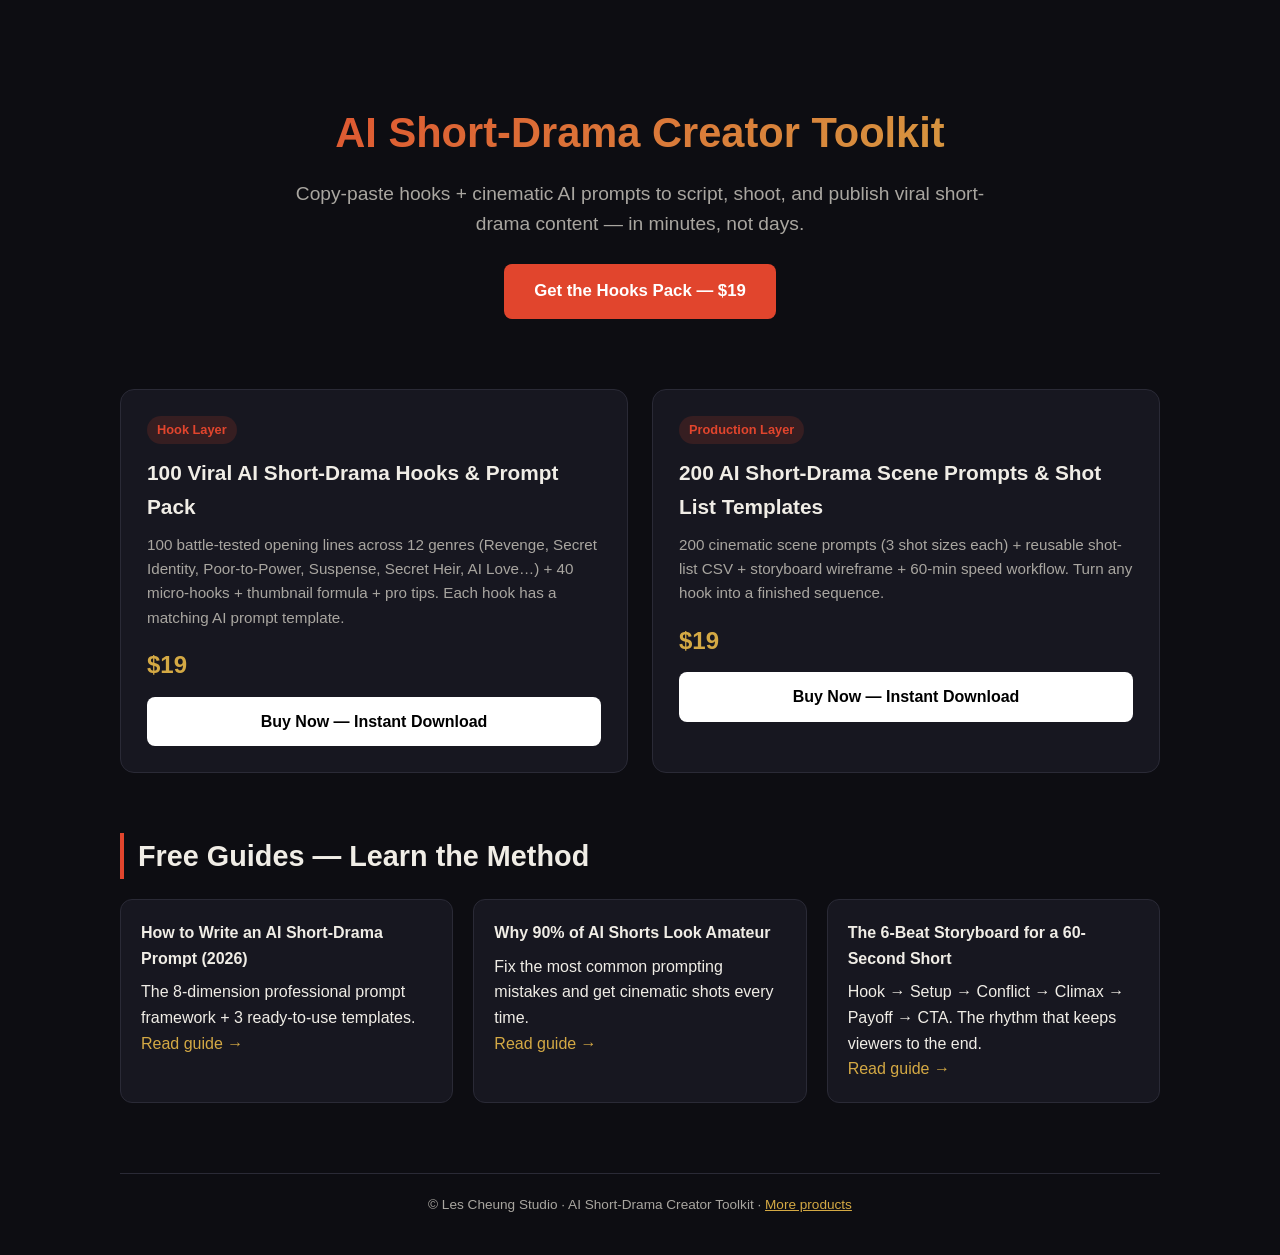
==== index.html @ 2cca27b9 "AI Short-Drama Toolkit landing page + SEO guides" ====
<!DOCTYPE html>
<html lang="en">
<head>
<meta charset="UTF-8">
<meta name="viewport" content="width=device-width, initial-scale=1.0">
<title>AI Short-Drama Toolkit — 100 Hooks + 200 Scene Prompts | Les Cheung Studio</title>
<meta name="description" content="The complete AI short-drama creator toolkit: 100 viral hooks with matching AI prompts, plus 200 cinematic scene prompts and shot-list templates. Copy-paste, instant download.">
<meta name="keywords" content="ai short drama, ai video prompts, viral hooks, shorts hooks, tiktok scripts, sora prompts, seedance prompts, shot list template, ai filmmaking">
<meta property="og:title" content="AI Short-Drama Toolkit — 100 Hooks + 200 Scene Prompts">
<meta property="og:description" content="Copy-paste hooks + AI prompt templates to script and shoot viral AI short-drama content in minutes.">
<meta property="og:type" content="website">
<style>
  :root {
    --bg: #0d0d12; --card: #171720; --accent: #e1452d; --accent2: #d4a944;
    --text: #f0ede6; --muted: #a9a6a0; --border: #2a2a36;
  }
  * { box-sizing: border-box; margin: 0; padding: 0; }
  body { font-family: -apple-system, 'Segoe UI', Roboto, sans-serif; background: var(--bg); color: var(--text); line-height: 1.6; }
  .wrap { max-width: 1080px; margin: 0 auto; padding: 40px 20px; }
  .hero { text-align: center; padding: 60px 20px 30px; }
  .hero h1 { font-size: 2.6rem; background: linear-gradient(135deg, var(--accent), var(--accent2)); -webkit-background-clip: text; -webkit-text-fill-color: transparent; margin-bottom: 12px; }
  .hero p { color: var(--muted); font-size: 1.2rem; max-width: 700px; margin: 0 auto 24px; }
  .cta { display: inline-block; background: var(--accent); color: #fff; padding: 14px 30px; border-radius: 8px; text-decoration: none; font-weight: 700; font-size: 1.05rem; }
  .grid { display: grid; grid-template-columns: repeat(auto-fit, minmax(300px, 1fr)); gap: 24px; margin-top: 40px; }
  .card { background: var(--card); border: 1px solid var(--border); border-radius: 14px; padding: 26px; transition: transform .2s; }
  .card:hover { transform: translateY(-5px); }
  .card .tag { display: inline-block; background: rgba(225,69,45,.15); color: var(--accent); padding: 4px 10px; border-radius: 20px; font-size: .8rem; font-weight: 600; margin-bottom: 12px; }
  .card h3 { font-size: 1.3rem; margin-bottom: 10px; }
  .card p { color: var(--muted); font-size: .95rem; margin-bottom: 16px; }
  .price { font-size: 1.5rem; font-weight: 700; color: var(--accent2); }
  .buy { display: block; background: #fff; color: #000; text-align: center; padding: 12px; border-radius: 8px; font-weight: 700; text-decoration: none; margin-top: 12px; }
  .buy:hover { background: var(--accent2); }
  section { margin-top: 60px; }
  section h2 { font-size: 1.8rem; margin-bottom: 20px; border-left: 4px solid var(--accent); padding-left: 14px; }
  .blog { display: grid; grid-template-columns: repeat(auto-fit, minmax(260px,1fr)); gap: 20px; }
  .post { background: var(--card); border: 1px solid var(--border); border-radius: 12px; padding: 20px; }
  .post h4 { margin-bottom: 8px; }
  .post a { color: var(--accent2); text-decoration: none; }
  footer { text-align: center; margin-top: 70px; color: var(--muted); font-size: .85rem; border-top: 1px solid var(--border); padding-top: 20px; }
</style>
</head>
<body>
<div class="wrap">
  <div class="hero">
    <h1>AI Short-Drama Creator Toolkit</h1>
    <p>Copy-paste hooks + cinematic AI prompts to script, shoot, and publish viral short-drama content — in minutes, not days.</p>
    <a class="cta" href="https://lescheungstudio.gumroad.com/l/ai-shortdrama-hooks-pack">Get the Hooks Pack — $19</a>
  </div>

  <div class="grid">
    <div class="card">
      <span class="tag">Hook Layer</span>
      <h3>100 Viral AI Short-Drama Hooks & Prompt Pack</h3>
      <p>100 battle-tested opening lines across 12 genres (Revenge, Secret Identity, Poor-to-Power, Suspense, Secret Heir, AI Love…) + 40 micro-hooks + thumbnail formula + pro tips. Each hook has a matching AI prompt template.</p>
      <div class="price">$19</div>
      <a class="buy" href="https://lescheungstudio.gumroad.com/l/ai-shortdrama-hooks-pack">Buy Now — Instant Download</a>
    </div>
    <div class="card">
      <span class="tag">Production Layer</span>
      <h3>200 AI Short-Drama Scene Prompts & Shot List Templates</h3>
      <p>200 cinematic scene prompts (3 shot sizes each) + reusable shot-list CSV + storyboard wireframe + 60-min speed workflow. Turn any hook into a finished sequence.</p>
      <div class="price">$19</div>
      <a class="buy" href="https://lescheungstudio.gumroad.com/l/ai-shortdrama-scene-prompts">Buy Now — Instant Download</a>
    </div>
  </div>

  <section>
    <h2>Free Guides — Learn the Method</h2>
    <div class="blog">
      <div class="post">
        <h4>How to Write an AI Short-Drama Prompt (2026)</h4>
        <p>The 8-dimension professional prompt framework + 3 ready-to-use templates.</p>
        <a href="post1_prompt-framework.html">Read guide →</a>
      </div>
      <div class="post">
        <h4>Why 90% of AI Shorts Look Amateur</h4>
        <p>Fix the most common prompting mistakes and get cinematic shots every time.</p>
        <a href="post2-why-ai-shorts-look-amateur.html">Read guide →</a>
      </div>
      <div class="post">
        <h4>The 6-Beat Storyboard for a 60-Second Short</h4>
        <p>Hook → Setup → Conflict → Climax → Payoff → CTA. The rhythm that keeps viewers to the end.</p>
        <a href="post3-6-beat-storyboard.html">Read guide →</a>
      </div>
    </div>
  </section>

  <footer>
    © Les Cheung Studio · AI Short-Drama Creator Toolkit · <a href="https://lescheungstudio.gumroad.com" style="color:var(--accent2)">More products</a>
  </footer>
</div>
</body>
</html>
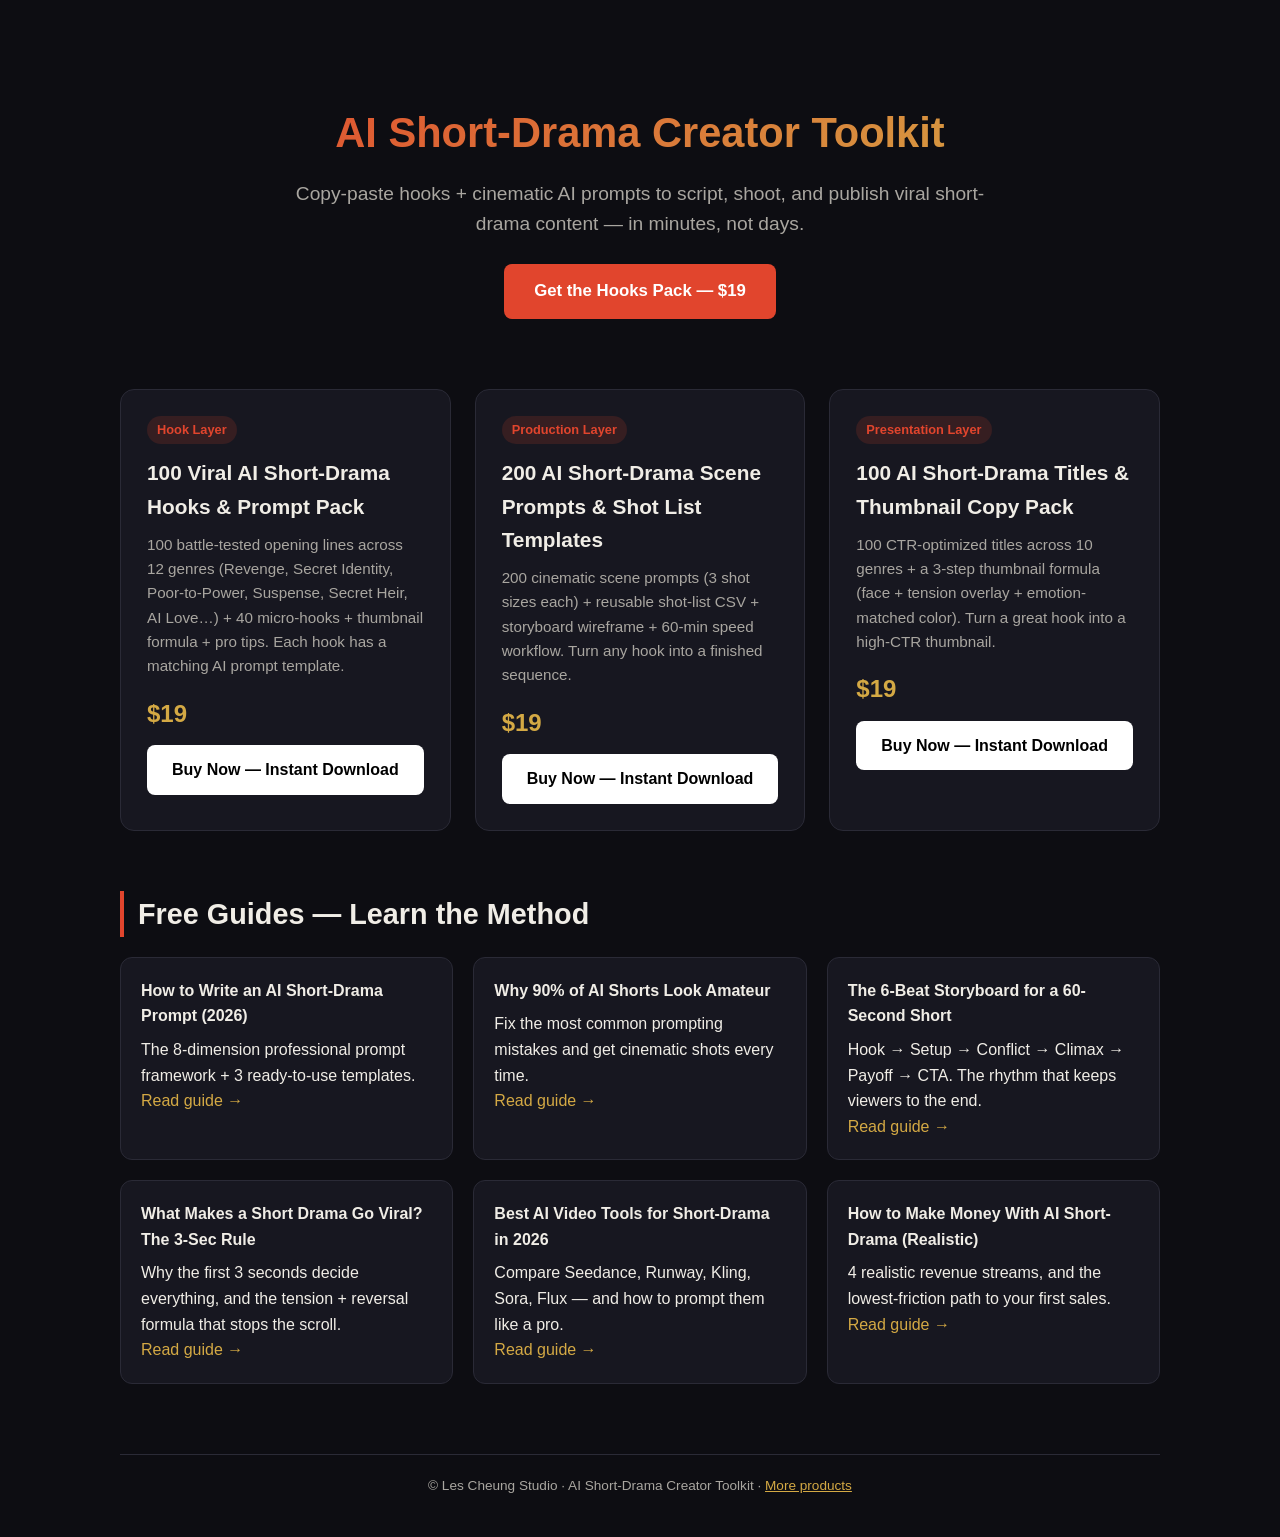
==== commit 3b6df6a3: "Add SKU3, 3 SEO posts, sitemap, updated index" ====
--- a/index.html
+++ b/index.html
@@ -62,6 +62,13 @@
       <div class="price">$19</div>
       <a class="buy" href="https://lescheungstudio.gumroad.com/l/ai-shortdrama-scene-prompts">Buy Now — Instant Download</a>
     </div>
+    <div class="card">
+      <span class="tag">Presentation Layer</span>
+      <h3>100 AI Short-Drama Titles &amp; Thumbnail Copy Pack</h3>
+      <p>100 CTR-optimized titles across 10 genres + a 3-step thumbnail formula (face + tension overlay + emotion-matched color). Turn a great hook into a high-CTR thumbnail.</p>
+      <div class="price">$19</div>
+      <a class="buy" href="https://lescheungstudio.gumroad.com/l/ai-shortdrama-titles-thumbnails">Buy Now — Instant Download</a>
+    </div>
   </div>
 
   <section>
@@ -82,6 +89,21 @@
         <p>Hook → Setup → Conflict → Climax → Payoff → CTA. The rhythm that keeps viewers to the end.</p>
         <a href="post3-6-beat-storyboard.html">Read guide →</a>
       </div>
+      <div class="post">
+        <h4>What Makes a Short Drama Go Viral? The 3-Sec Rule</h4>
+        <p>Why the first 3 seconds decide everything, and the tension + reversal formula that stops the scroll.</p>
+        <a href="post4-viral-short-drama.html">Read guide →</a>
+      </div>
+      <div class="post">
+        <h4>Best AI Video Tools for Short-Drama in 2026</h4>
+        <p>Compare Seedance, Runway, Kling, Sora, Flux — and how to prompt them like a pro.</p>
+        <a href="post5-best-ai-video-tools.html">Read guide →</a>
+      </div>
+      <div class="post">
+        <h4>How to Make Money With AI Short-Drama (Realistic)</h4>
+        <p>4 realistic revenue streams, and the lowest-friction path to your first sales.</p>
+        <a href="post6-make-money-ai-short-drama.html">Read guide →</a>
+      </div>
     </div>
   </section>
 
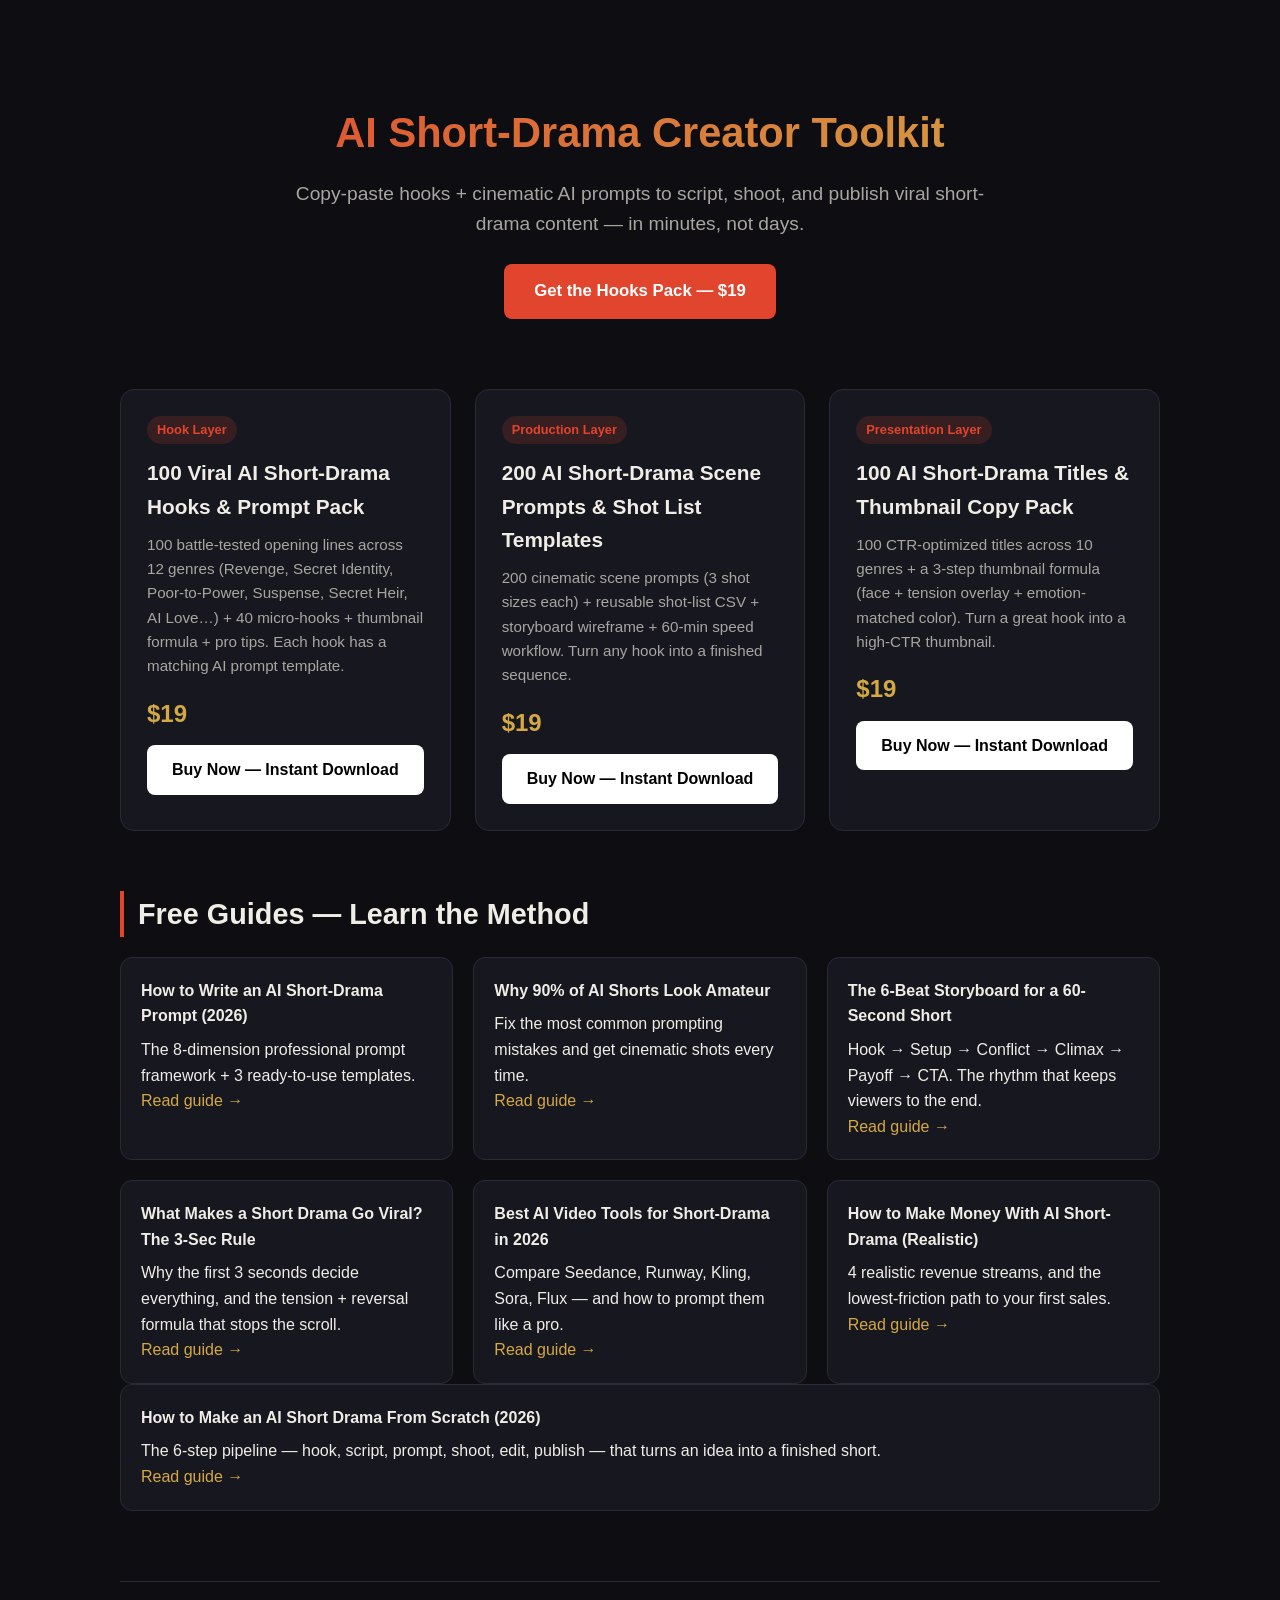
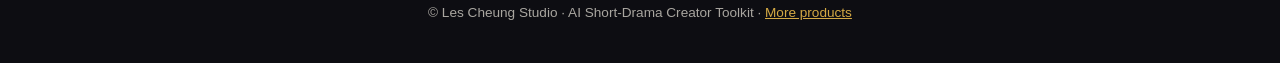
==== commit 00c79ebd: "Add post7: How to Make an AI Short Drama From Scratch (SEO long-tail)" ====
--- a/index.html
+++ b/index.html
@@ -105,6 +105,11 @@
         <a href="post6-make-money-ai-short-drama.html">Read guide →</a>
       </div>
     </div>
+      <div class="post">
+        <h4>How to Make an AI Short Drama From Scratch (2026)</h4>
+        <p>The 6-step pipeline — hook, script, prompt, shoot, edit, publish — that turns an idea into a finished short.</p>
+        <a href="post7-make-ai-short-drama.html">Read guide →</a>
+      </div>
   </section>
 
   <footer>
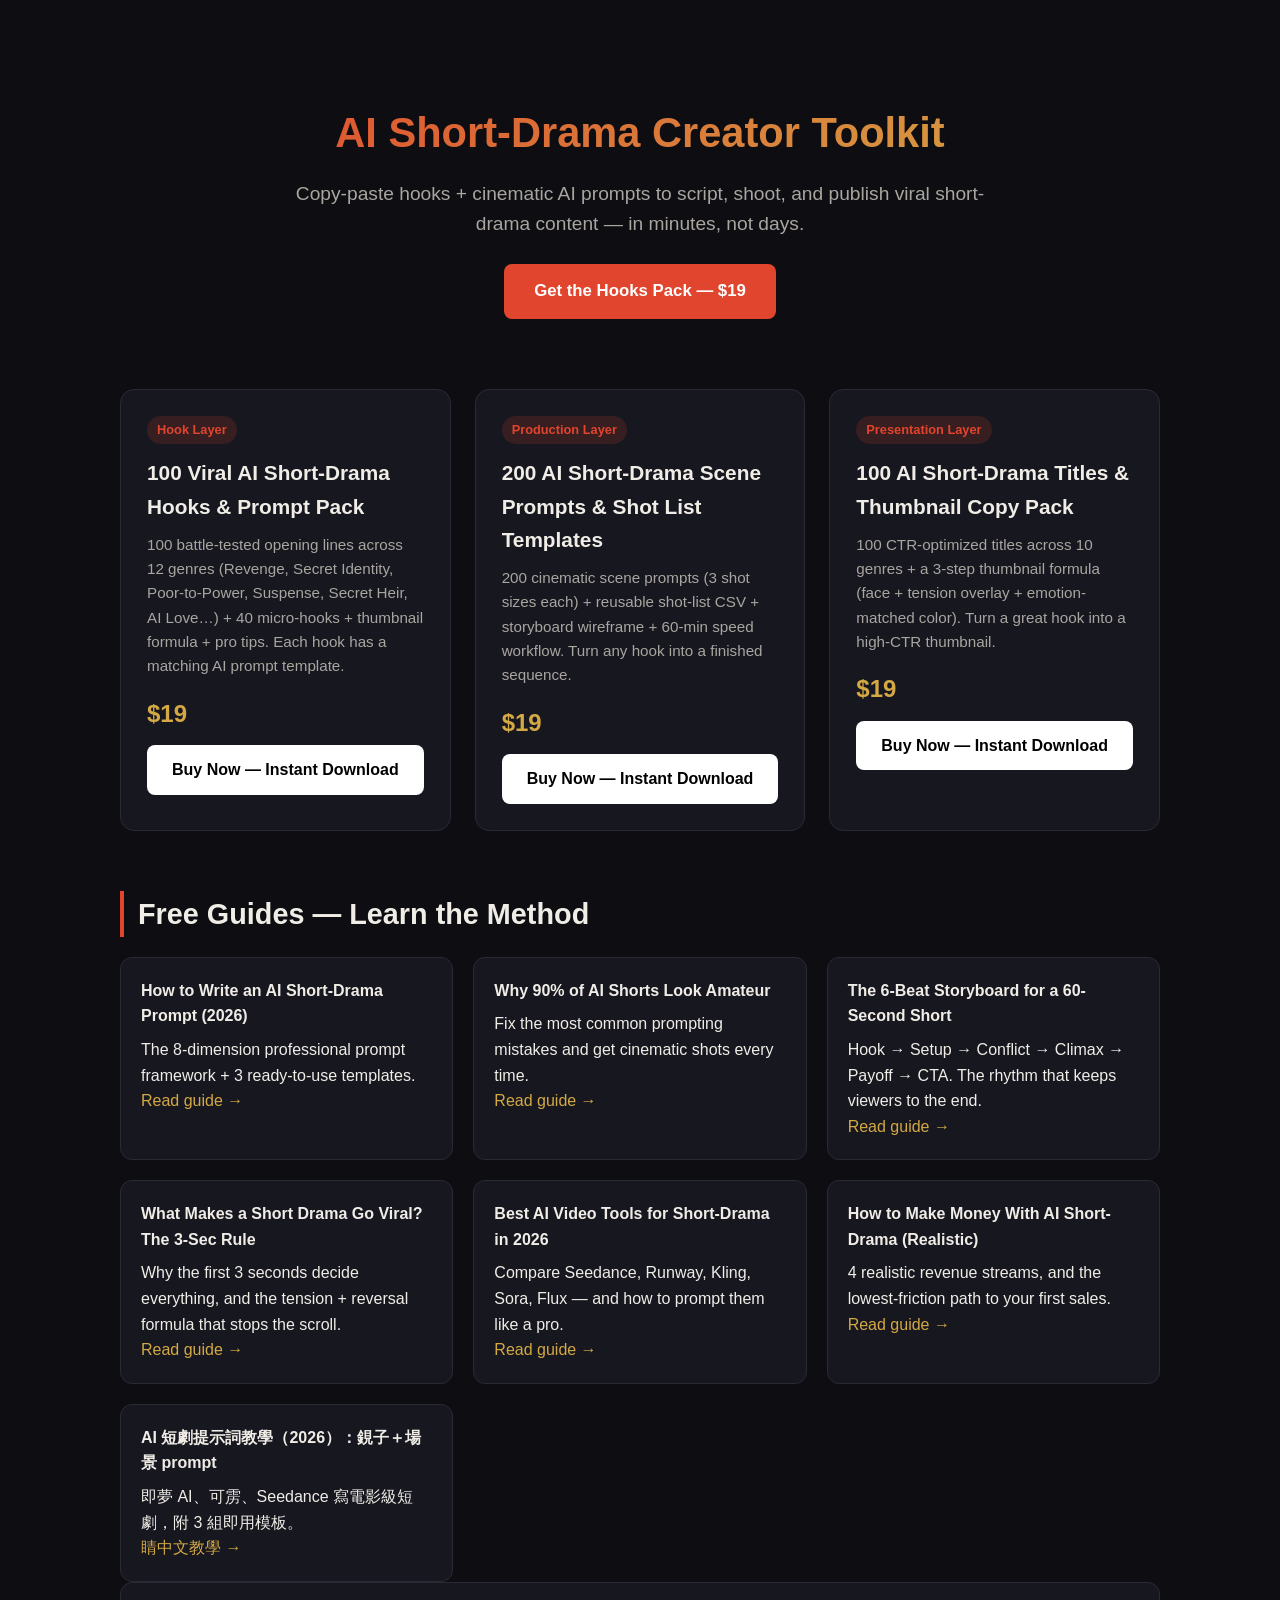
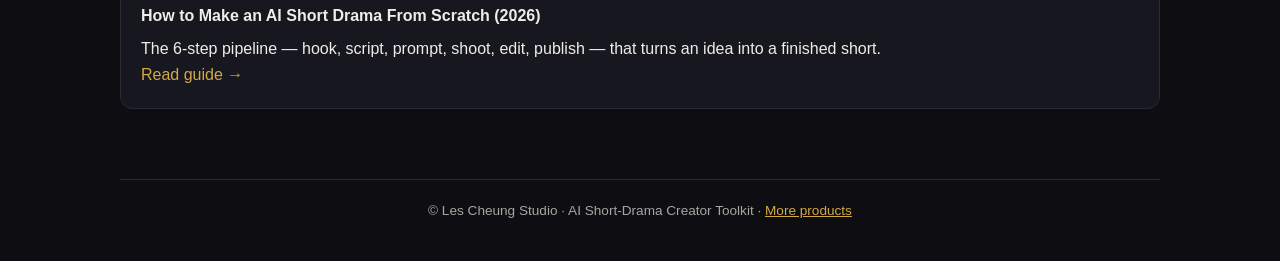
==== commit d2c71212: "SEO: add Chinese low-competition AI short-drama prompts guide (post8, zh-Hant) + sitemap + internal " ====
--- a/index.html
+++ b/index.html
@@ -104,6 +104,11 @@
         <p>4 realistic revenue streams, and the lowest-friction path to your first sales.</p>
         <a href="post6-make-money-ai-short-drama.html">Read guide →</a>
       </div>
+      <div class="post">
+        <h4>AI 短劇提示詞教學（2026）：鋧子＋場景 prompt</h4>
+        <p>即夢 AI、可雳、Seedance 寫電影級短劇，附 3 組即用模板。</p>
+        <a href="post8-ai-shortdrama-prompts-zh.html">睛中文教學 →</a>
+      </div>
     </div>
       <div class="post">
         <h4>How to Make an AI Short Drama From Scratch (2026)</h4>
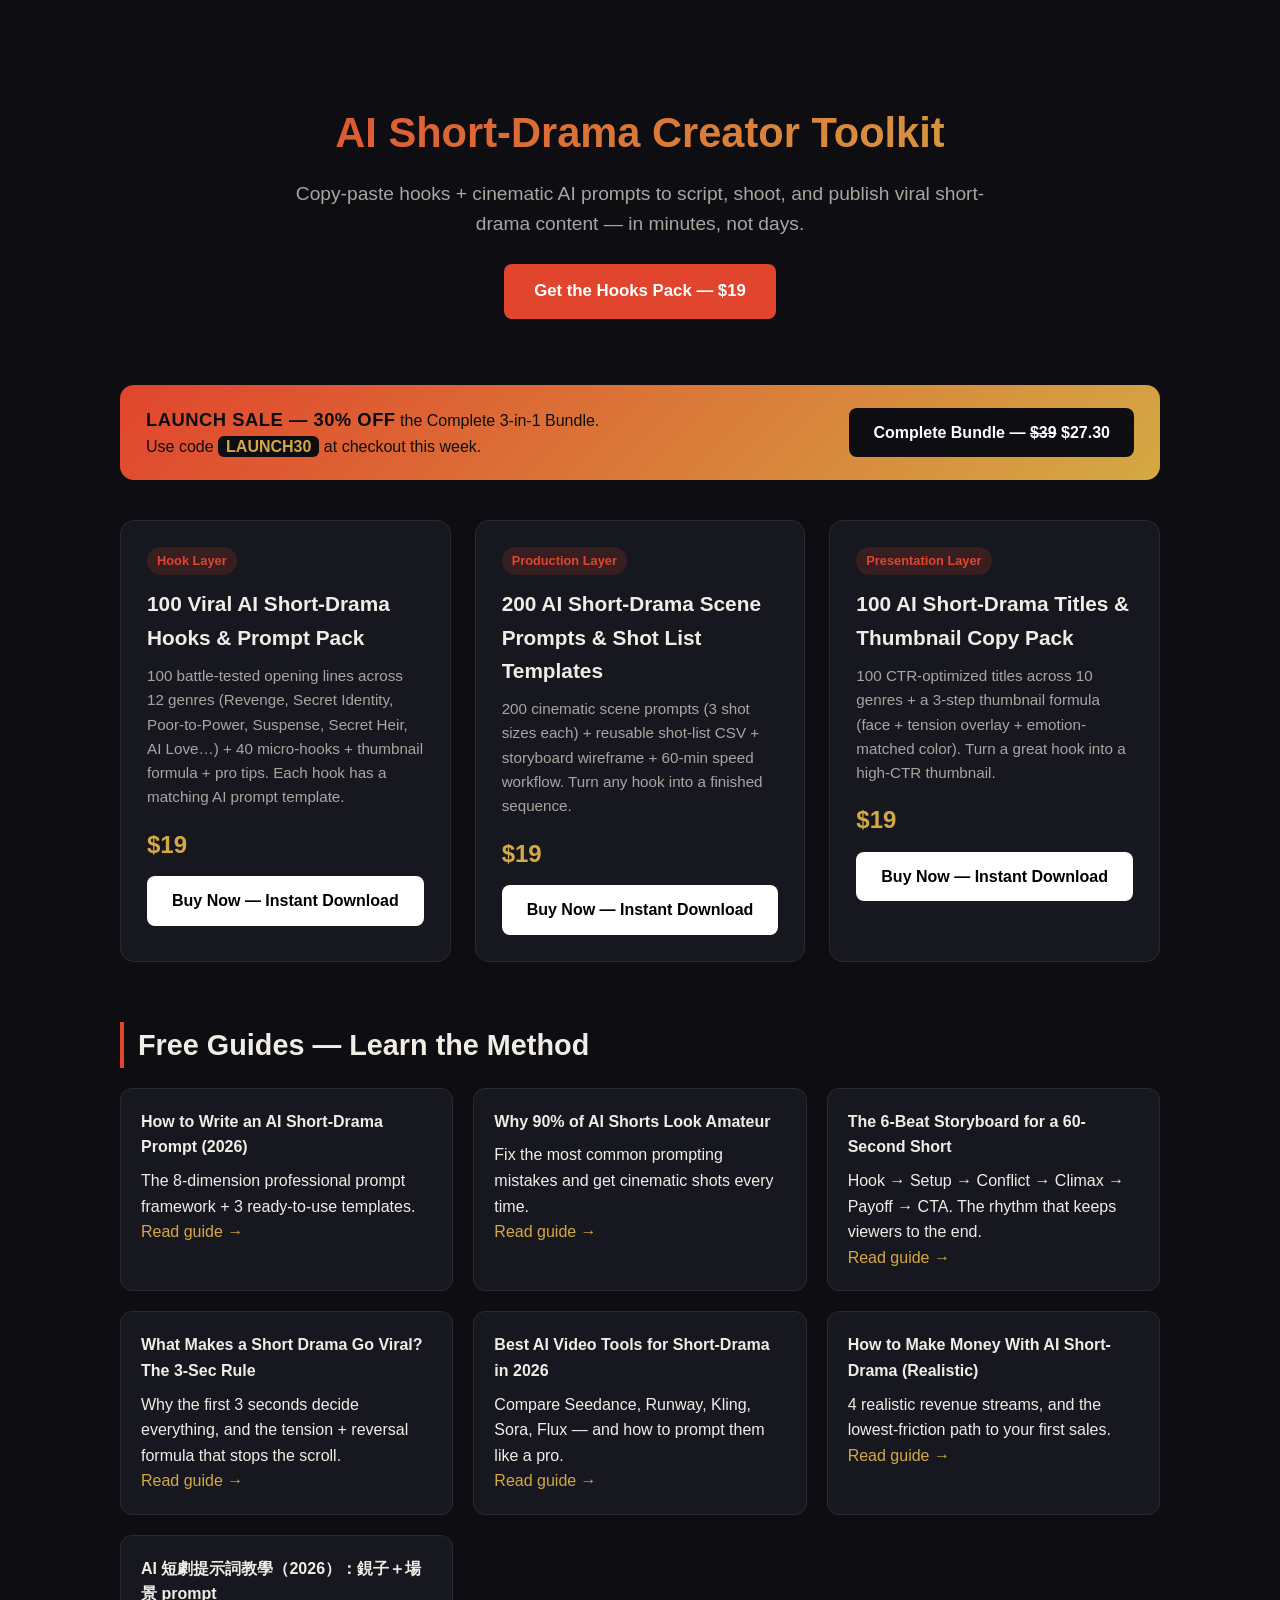
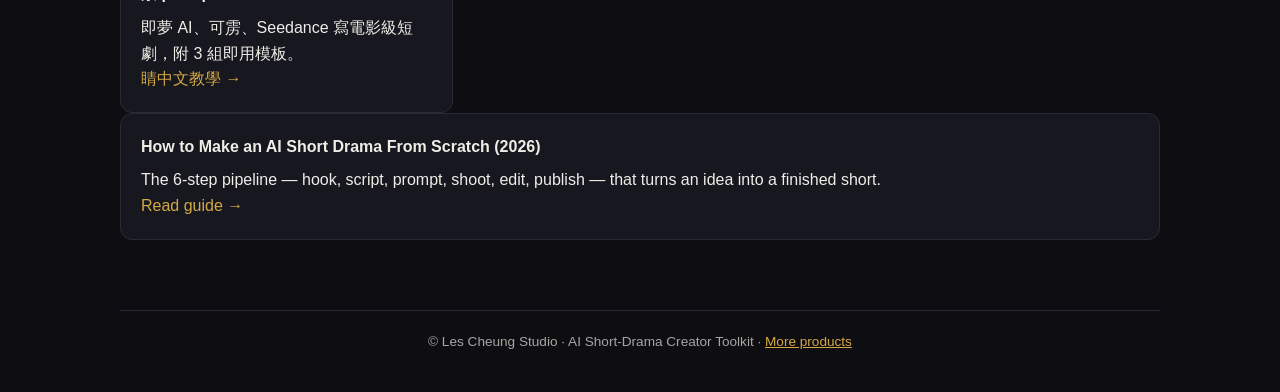
==== commit 47e953bc: "Expose LAUNCH30 30% launch discount promo for Complete Bundle on homepage" ====
--- a/index.html
+++ b/index.html
@@ -36,6 +36,13 @@
   .post { background: var(--card); border: 1px solid var(--border); border-radius: 12px; padding: 20px; }
   .post h4 { margin-bottom: 8px; }
   .post a { color: var(--accent2); text-decoration: none; }
+  .promo { display:flex; flex-wrap:wrap; gap:16px; align-items:center; justify-content:space-between; background:linear-gradient(135deg,#e1452d,#d4a944); color:#0d0d12; border-radius:14px; padding:20px 26px; margin-top:36px; }
+  .promo-text { flex:1; min-width:260px; font-size:1rem; }
+  .promo-text strong { font-size:1.15rem; letter-spacing:.5px; }
+  .promo-text b { background:#0d0d12; color:#d4a944; padding:2px 8px; border-radius:6px; }
+  .promo-buy { display:inline-block; background:#0d0d12; color:#fff; text-align:center; padding:12px 24px; border-radius:8px; font-weight:700; text-decoration:none; white-space:nowrap; }
+  .promo-buy:hover { background:#222; }
+  
   footer { text-align: center; margin-top: 70px; color: var(--muted); font-size: .85rem; border-top: 1px solid var(--border); padding-top: 20px; }
 </style>
 </head>
@@ -45,6 +52,11 @@
     <h1>AI Short-Drama Creator Toolkit</h1>
     <p>Copy-paste hooks + cinematic AI prompts to script, shoot, and publish viral short-drama content — in minutes, not days.</p>
     <a class="cta" href="https://lescheungstudio.gumroad.com/l/ai-shortdrama-hooks-pack">Get the Hooks Pack — $19</a>
+  </div>
+
+  <div class="promo">
+    <div class="promo-text"><strong>LAUNCH SALE — 30% OFF</strong> the Complete 3-in-1 Bundle.<br>Use code <b>LAUNCH30</b> at checkout this week.</div>
+    <a class="promo-buy" href="https://lescheungstudio.gumroad.com/l/ai-shortdrama-complete-bundle">Complete Bundle — <s>$39</s> $27.30</a>
   </div>
 
   <div class="grid">
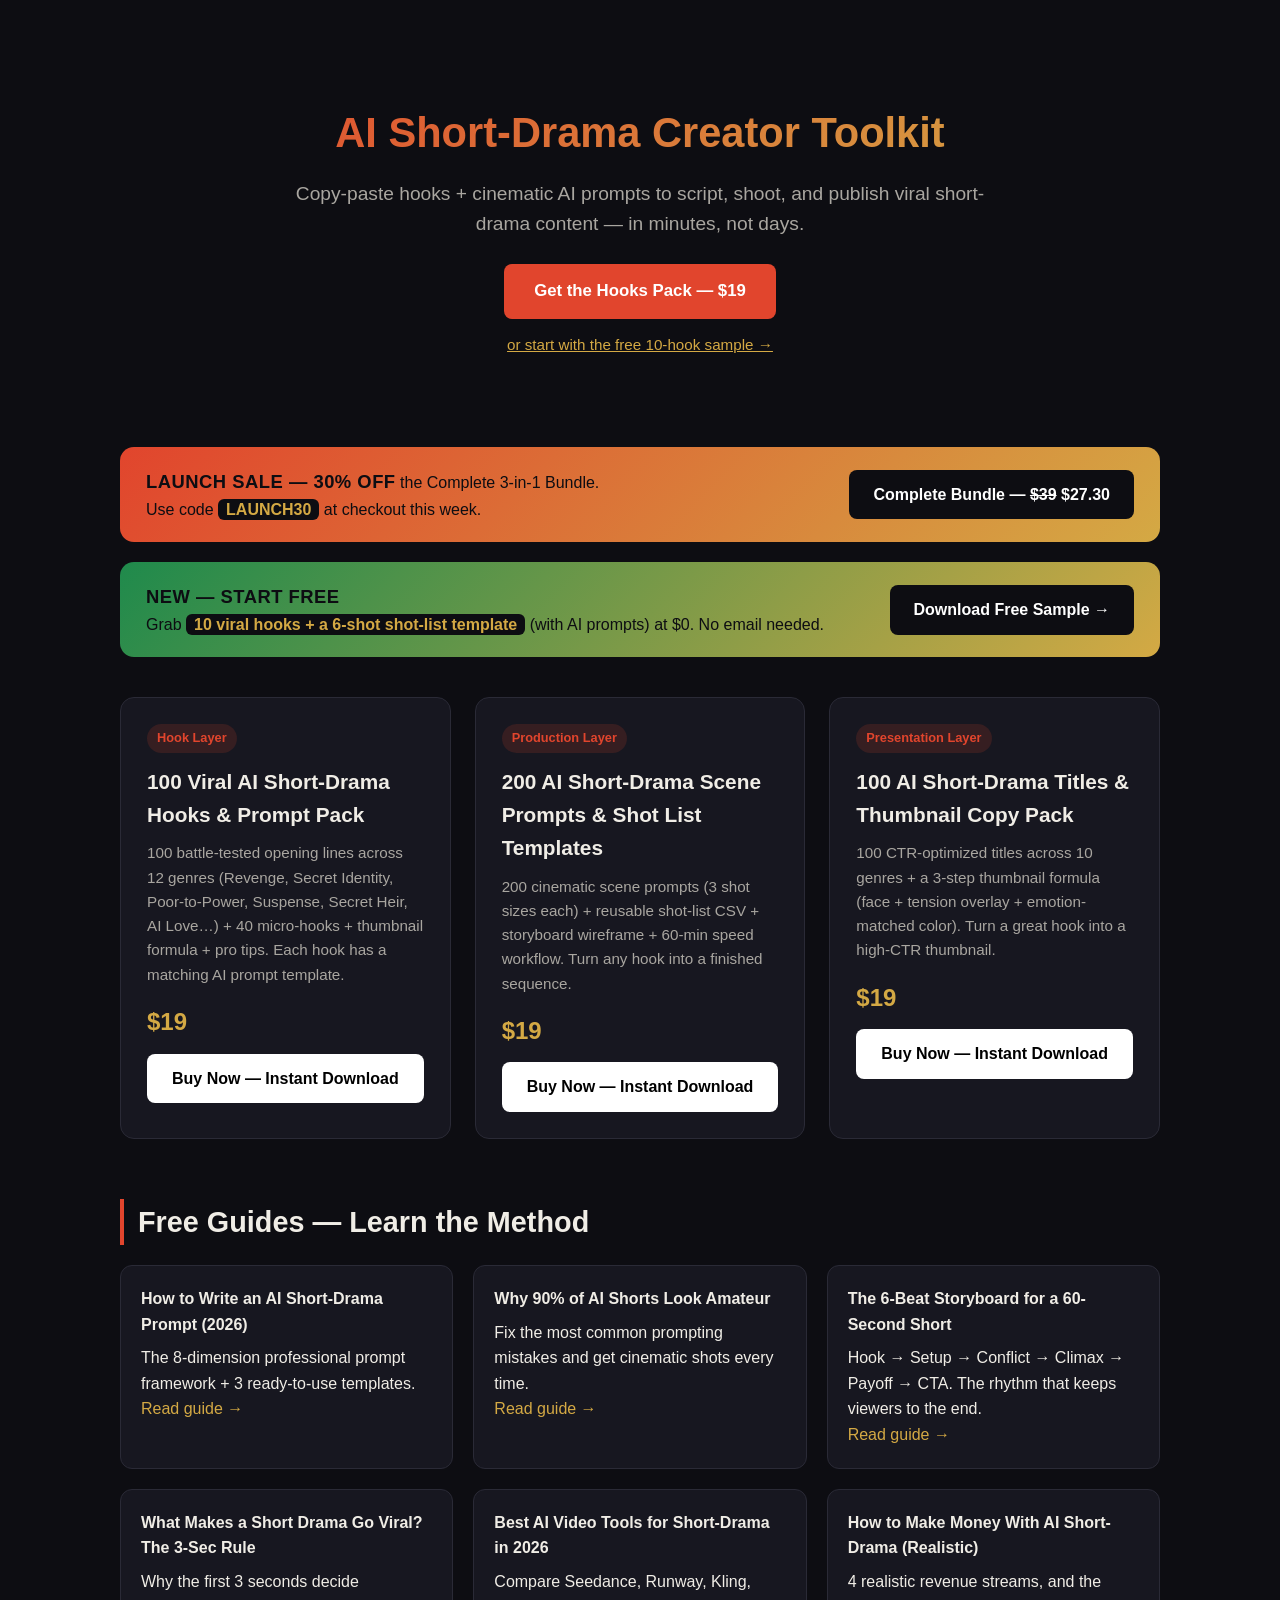
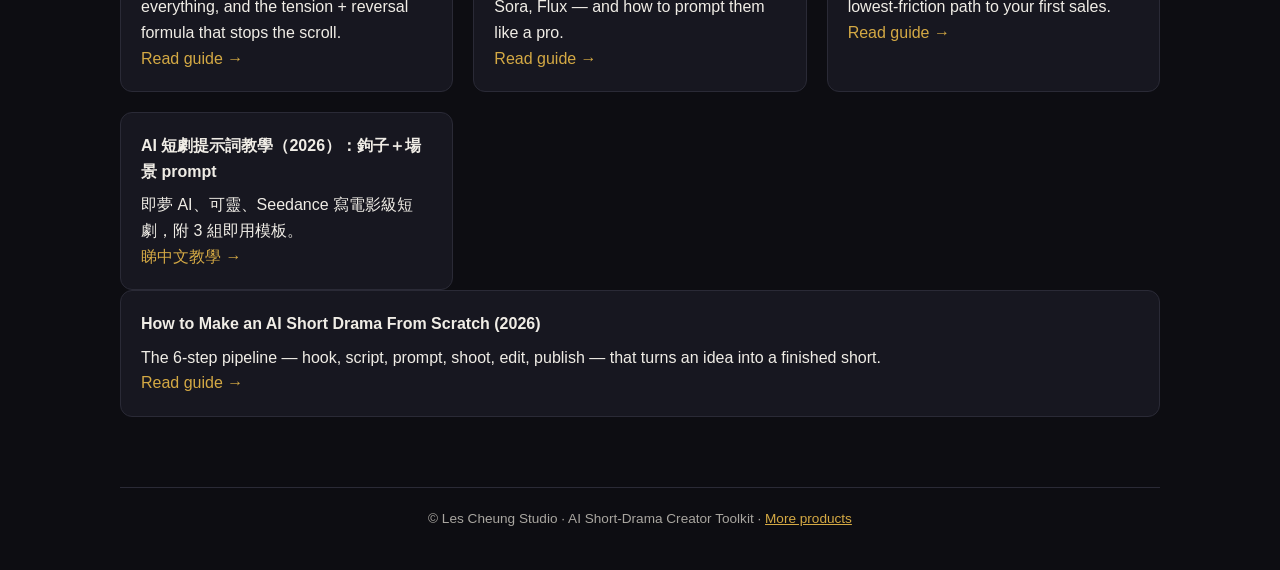
==== commit 84eb1c77: "Add free 10-hook lead-magnet CTA (new $0 Gumroad SKU) + fix garbled zh card" ====
--- a/index.html
+++ b/index.html
@@ -52,11 +52,18 @@
     <h1>AI Short-Drama Creator Toolkit</h1>
     <p>Copy-paste hooks + cinematic AI prompts to script, shoot, and publish viral short-drama content — in minutes, not days.</p>
     <a class="cta" href="https://lescheungstudio.gumroad.com/l/ai-shortdrama-hooks-pack">Get the Hooks Pack — $19</a>
+    <p style="margin-top:14px;font-size:.95rem;"><a href="https://lescheungstudio.gumroad.com/l/free-ai-shortdrama-hooks" style="color:var(--accent2)">or start with the free 10-hook sample &rarr;</a></p>
   </div>
 
   <div class="promo">
     <div class="promo-text"><strong>LAUNCH SALE — 30% OFF</strong> the Complete 3-in-1 Bundle.<br>Use code <b>LAUNCH30</b> at checkout this week.</div>
     <a class="promo-buy" href="https://lescheungstudio.gumroad.com/l/ai-shortdrama-complete-bundle">Complete Bundle — <s>$39</s> $27.30</a>
+  </div>
+
+
+  <div class="promo" style="background:linear-gradient(135deg,#1f8a4c,#d4a944);margin-top:20px;">
+    <div class="promo-text"><strong>NEW — START FREE</strong><br>Grab <b>10 viral hooks + a 6-shot shot-list template</b> (with AI prompts) at $0. No email needed.</div>
+    <a class="promo-buy" href="https://lescheungstudio.gumroad.com/l/free-ai-shortdrama-hooks">Download Free Sample &rarr;</a>
   </div>
 
   <div class="grid">
@@ -117,9 +124,9 @@
         <a href="post6-make-money-ai-short-drama.html">Read guide →</a>
       </div>
       <div class="post">
-        <h4>AI 短劇提示詞教學（2026）：鋧子＋場景 prompt</h4>
-        <p>即夢 AI、可雳、Seedance 寫電影級短劇，附 3 組即用模板。</p>
-        <a href="post8-ai-shortdrama-prompts-zh.html">睛中文教學 →</a>
+        <h4>AI 短劇提示詞教學（2026）：鉤子＋場景 prompt</h4>
+        <p>即夢 AI、可靈、Seedance 寫電影級短劇，附 3 組即用模板。</p>
+        <a href="post8-ai-shortdrama-prompts-zh.html">睇中文教學 →</a>
       </div>
     </div>
       <div class="post">
